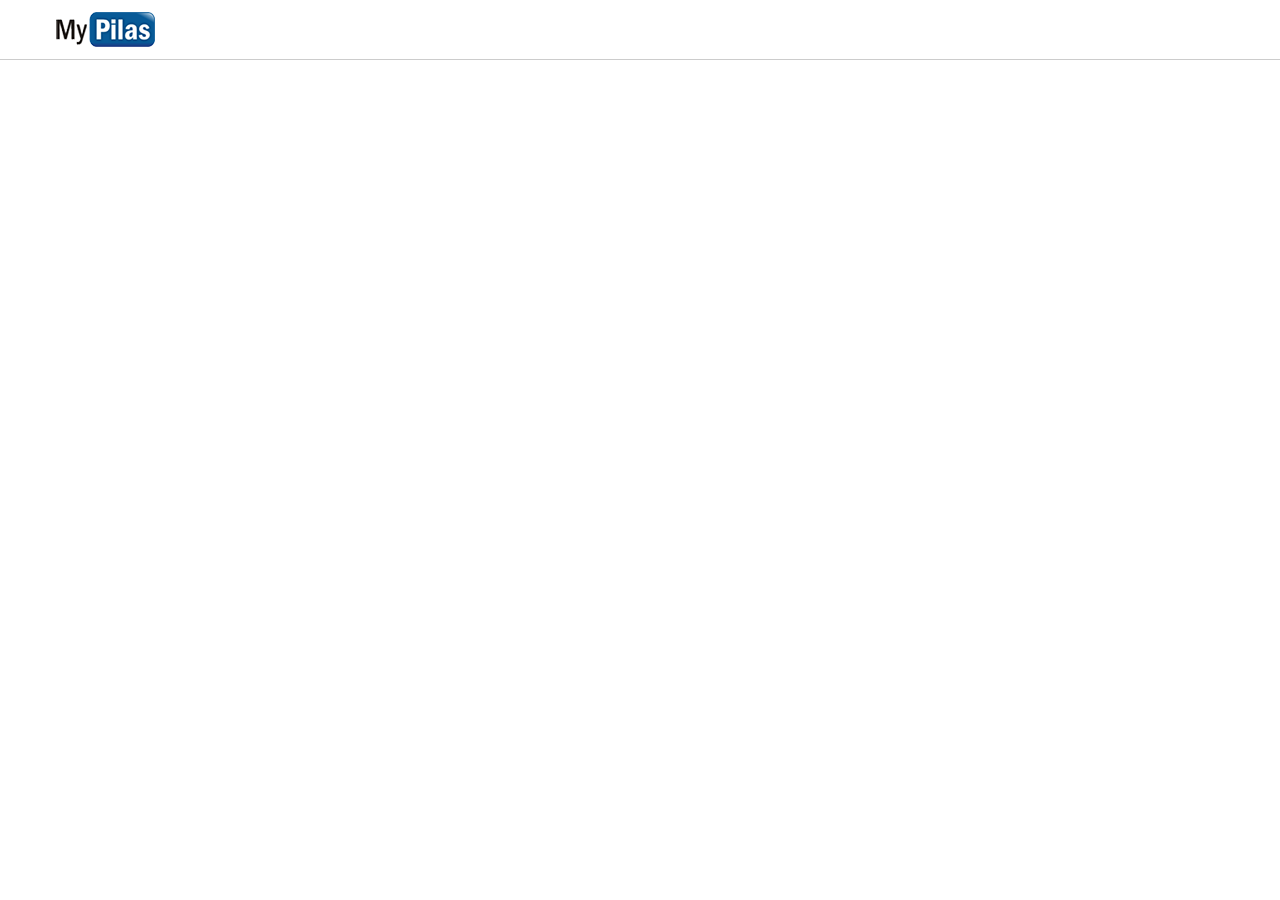
==== index.html @ 3b4885bd "Cabecalho da página" ====
<!DOCTYPE html>
<html lang="en">
    <head>
        <title>MyPilas</title>
        <meta charset="UTF-8">
        <meta name="viewport" content="width=device-width, initial-scale=1">
        <link href="css/style.css" rel="stylesheet">
    </head>
    <body>
    
        <header>
            <div class="container">
                <img src="images/logo.png" width="100" heigh="35" alt="MyPilas">
            </div>
        </header>
        

    </body>
</html>
---- css/style.css ----
* {
    box-sizing: border-box;
}

body {
    margin: 0;
    font-family: Arial, Helvetica, sans-serif;
    font-size: 14px;
}

header {
    height: 60px;
    border-bottom: 1px solid #ccc;
}

header img {
    margin-top: 12px;

}

.container {
    width: 1200px;
    margin: 0 auto;
    padding-left: 15px;
    padding-right: 15px;
}
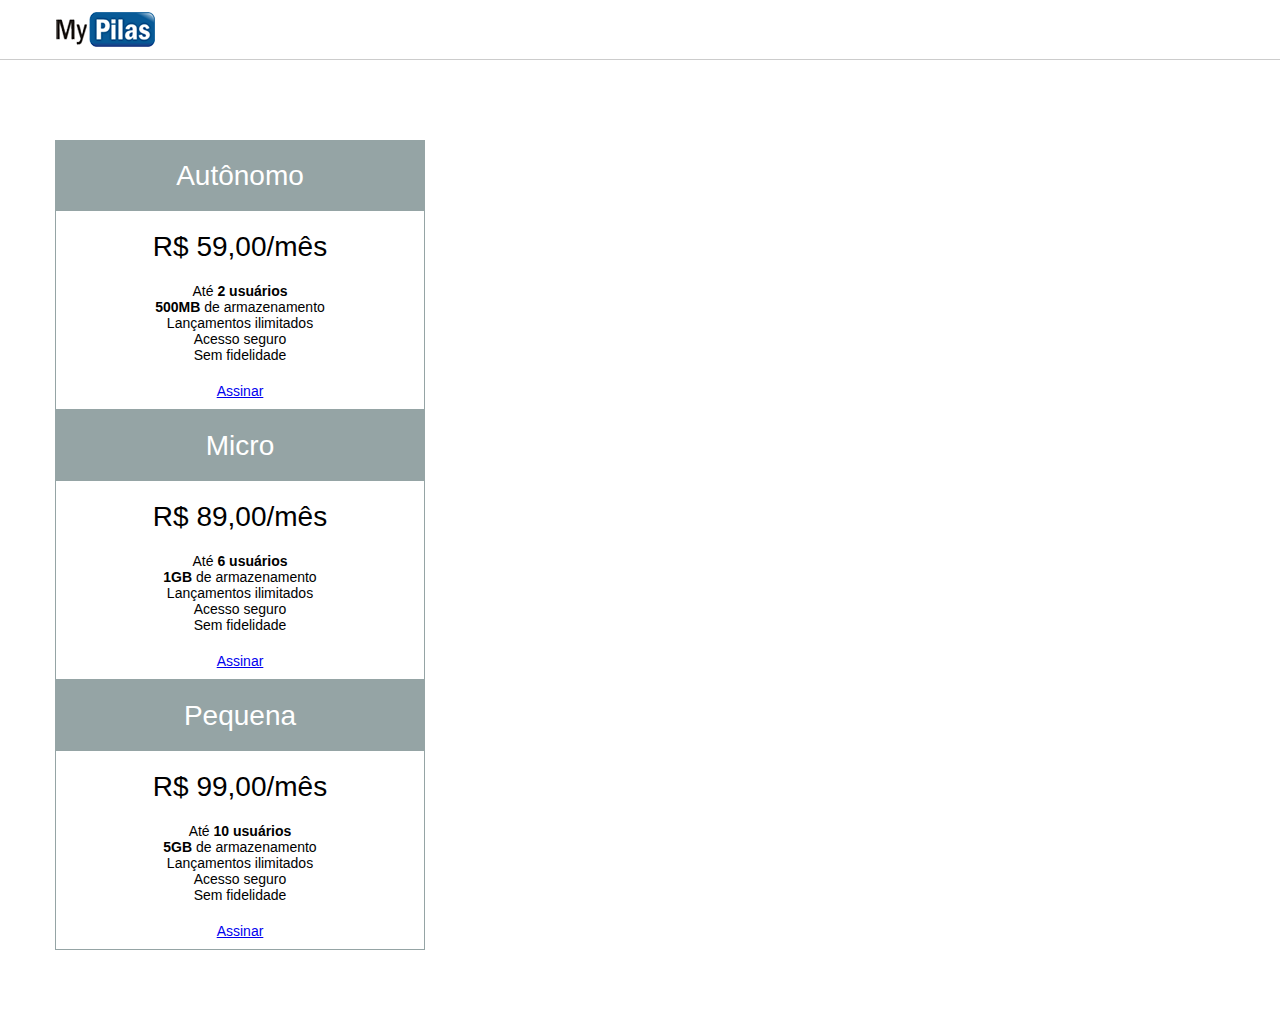
==== commit 639edf76: "Planos" ====
--- a/index.html
+++ b/index.html
@@ -1,19 +1,71 @@
 <!DOCTYPE html>
 <html lang="en">
-    <head>
-        <title>MyPilas</title>
-        <meta charset="UTF-8">
-        <meta name="viewport" content="width=device-width, initial-scale=1">
-        <link href="css/style.css" rel="stylesheet">
-    </head>
-    <body>
-    
-        <header>
-            <div class="container">
-                <img src="images/logo.png" width="100" heigh="35" alt="MyPilas">
-            </div>
-        </header>
-        
 
-    </body>
+<head>
+    <title>MyPilas</title>
+    <meta charset="UTF-8">
+    <meta name="viewport" content="width=device-width, initial-scale=1">
+    <link href="css/style.css" rel="stylesheet">
+</head>
+
+<body>
+
+    <header>
+        <div class="container">
+            <img src="images/logo.png" width="100" heigh="35" alt="MyPilas">
+        </div>
+    </header>
+
+    <div id="plans">
+        <div class="container">
+            <article>
+                <h2>Autônomo</h2>
+                <div>R$ 59,00/mês</div>
+                <ul>
+                    <li>Até <strong>2 usuários</strong></li>
+                    <li><strong>500MB</strong> de armazenamento</li>
+                    <li>Lançamentos ilimitados</li>
+                    <li>Acesso seguro</li>
+                    <li>Sem fidelidade</li>
+                </ul>
+                <footer>
+                    <a href="assine.html">Assinar</a>
+                </footer>
+            </article>
+
+            <article>
+                <h2>Micro</h2>
+                <div>R$ 89,00/mês</div>
+                <ul>
+                    <li>Até <strong>6 usuários</strong></li>
+                    <li><strong>1GB</strong> de armazenamento</li>
+                    <li>Lançamentos ilimitados</li>
+                    <li>Acesso seguro</li>
+                    <li>Sem fidelidade</li>
+                </ul>
+                <footer>
+                    <a href="assine.html">Assinar</a>
+                </footer>
+            </article>
+
+            <article>
+                <h2>Pequena</h2>
+                <div>R$ 99,00/mês</div>
+                <ul>
+                    <li>Até <strong>10 usuários</strong></li>
+                    <li><strong>5GB</strong> de armazenamento</li>
+                    <li>Lançamentos ilimitados</li>
+                    <li>Acesso seguro</li>
+                    <li>Sem fidelidade</li>
+                </ul>
+                <footer>
+                    <a href="assine.html">Assinar</a>
+                </footer>
+            </article>
+        </div>
+    </div>
+
+
+</body>
+
 </html>--- a/css/style.css
+++ b/css/style.css
@@ -23,4 +23,45 @@
     margin: 0 auto;
     padding-left: 15px;
     padding-right: 15px;
+}
+
+#plans {
+    padding: 80px 0;
+}
+
+article {
+    border:1px solid #95a4a5;
+    width: 370px;
+    padding: 10px;
+}
+
+article > h2 {
+    background-color: #95a4a5;
+    color: #fff;
+    text-align: center;
+    line-height: 2.5;
+    margin: -10px;
+    margin-bottom: 0;
+    font-weight: normal;
+    font-size: 28px;
+}
+
+article > div {
+    text-align: center;
+    font-size: 28px;
+    margin: 20px 0;
+}
+
+article > ul {
+    list-style: none;
+    padding: 0;
+    margin: 20px 0;
+}
+
+article > ul > li {
+    text-align: center;
+}
+
+article > footer {
+    text-align: center;
 }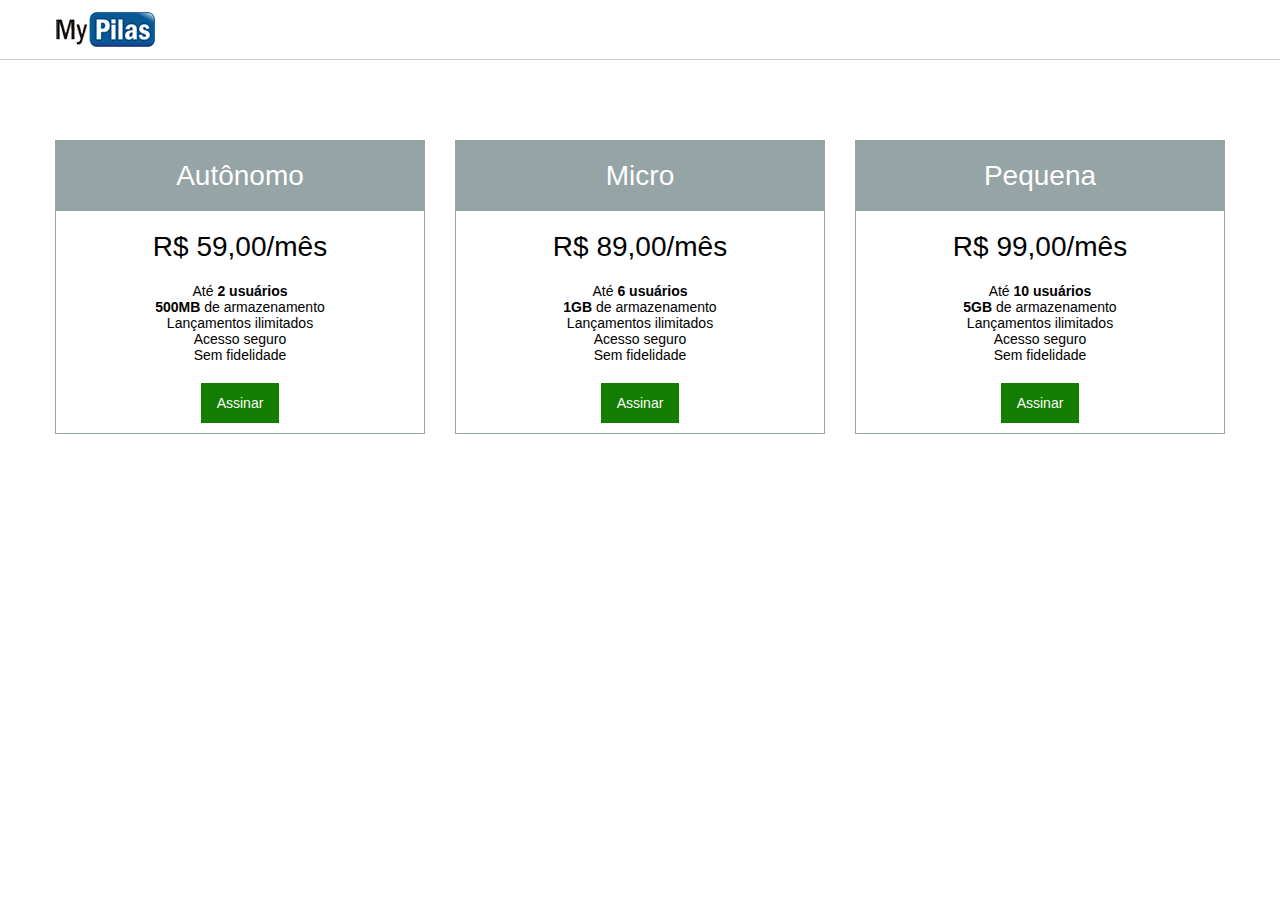
==== commit 2c433730: "Flutuação dos planos e botão assinar" ====
--- a/index.html
+++ b/index.html
@@ -29,7 +29,7 @@
                     <li>Sem fidelidade</li>
                 </ul>
                 <footer>
-                    <a href="assine.html">Assinar</a>
+                    <a href="assine.html" class="button">Assinar</a>
                 </footer>
             </article>
 
@@ -44,7 +44,7 @@
                     <li>Sem fidelidade</li>
                 </ul>
                 <footer>
-                    <a href="assine.html">Assinar</a>
+                    <a href="assine.html" class="button">Assinar</a>
                 </footer>
             </article>
 
@@ -59,7 +59,7 @@
                     <li>Sem fidelidade</li>
                 </ul>
                 <footer>
-                    <a href="assine.html">Assinar</a>
+                    <a href="assine.html" class="button">Assinar</a>
                 </footer>
             </article>
         </div>
--- a/css/style.css
+++ b/css/style.css
@@ -29,10 +29,22 @@
     padding: 80px 0;
 }
 
+#plans::after {
+    content: "";
+    display: block;
+    clear: both;
+}
+
 article {
     border:1px solid #95a4a5;
     width: 370px;
     padding: 10px;
+    float: left;
+    margin-right: 30px;
+}
+
+article:last-of-type {
+    margin-right: 0;
 }
 
 article > h2 {
@@ -64,4 +76,17 @@
 
 article > footer {
     text-align: center;
+}
+
+.button {
+    display: inline-block;
+    background-color: #127d00;
+    color: #fff;
+    padding: 12px 16px;
+    text-decoration: none;
+}
+
+.button:hover, .button:focus {
+    background-color:#0e6400 ;
+
 }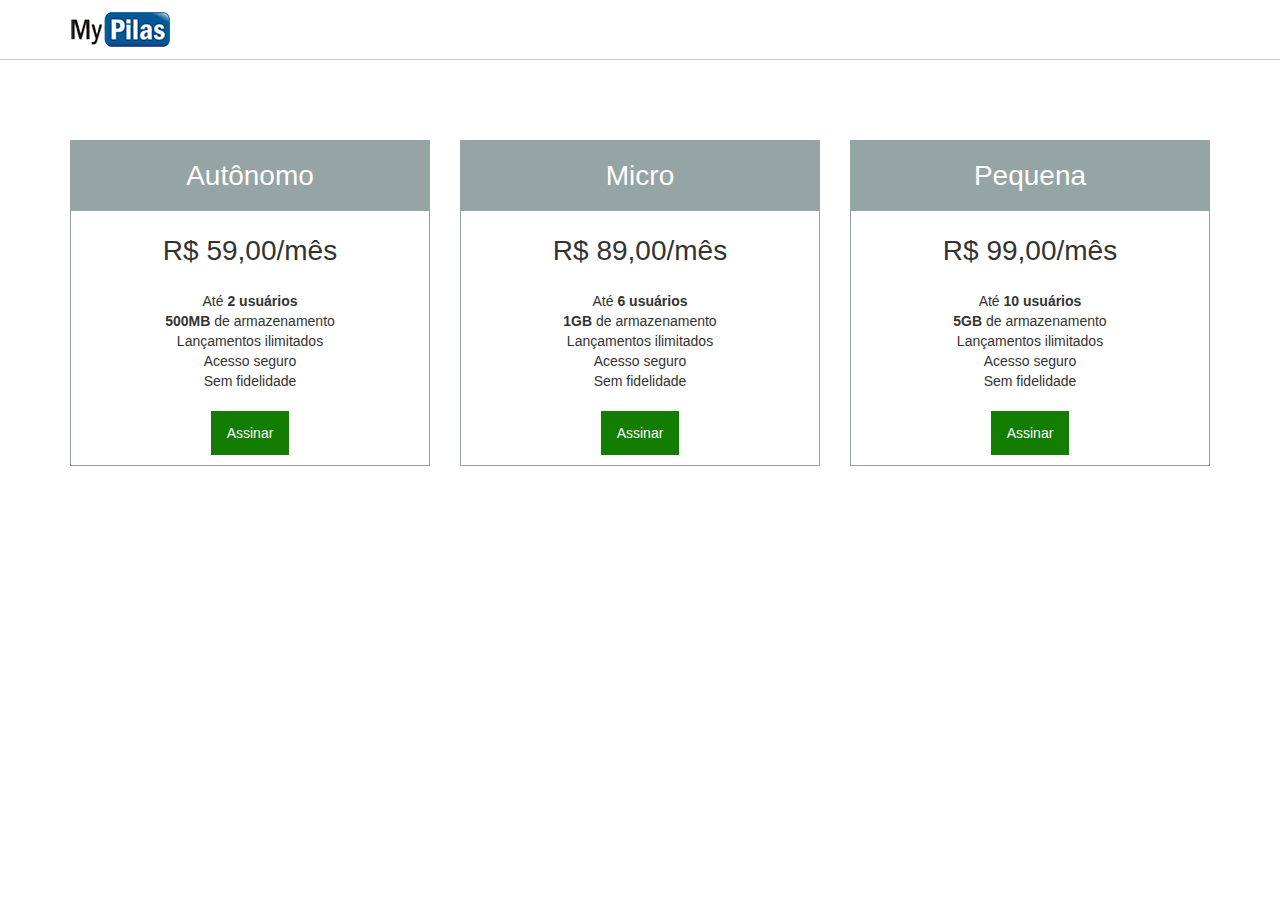
==== commit a77a056f: "Inserindo sistema de GRID do Bootstrap" ====
--- a/index.html
+++ b/index.html
@@ -1,10 +1,11 @@
 <!DOCTYPE html>
-<html lang="en">
+<html lang="pt-BR">
 
 <head>
     <title>MyPilas</title>
     <meta charset="UTF-8">
     <meta name="viewport" content="width=device-width, initial-scale=1">
+    <link href="vendors/css/bootstrap-grid.min.css" rel="stylesheet">
     <link href="css/style.css" rel="stylesheet">
 </head>
 
@@ -18,53 +19,63 @@
 
     <div id="plans">
         <div class="container">
-            <article>
-                <h2>Autônomo</h2>
-                <div>R$ 59,00/mês</div>
-                <ul>
-                    <li>Até <strong>2 usuários</strong></li>
-                    <li><strong>500MB</strong> de armazenamento</li>
-                    <li>Lançamentos ilimitados</li>
-                    <li>Acesso seguro</li>
-                    <li>Sem fidelidade</li>
-                </ul>
-                <footer>
-                    <a href="assine.html" class="button">Assinar</a>
-                </footer>
-            </article>
+            <div class="row">
 
-            <article>
-                <h2>Micro</h2>
-                <div>R$ 89,00/mês</div>
-                <ul>
-                    <li>Até <strong>6 usuários</strong></li>
-                    <li><strong>1GB</strong> de armazenamento</li>
-                    <li>Lançamentos ilimitados</li>
-                    <li>Acesso seguro</li>
-                    <li>Sem fidelidade</li>
-                </ul>
-                <footer>
-                    <a href="assine.html" class="button">Assinar</a>
-                </footer>
-            </article>
+                <div class="col-sm-4">
+                    <article>
+                        <h2>Autônomo</h2>
+                        <div>R$ 59,00/mês</div>
+                        <ul>
+                            <li>Até <strong>2 usuários</strong></li>
+                            <li><strong>500MB</strong> de armazenamento</li>
+                            <li>Lançamentos ilimitados</li>
+                            <li>Acesso seguro</li>
+                            <li>Sem fidelidade</li>
+                        </ul>
+                        <footer>
+                            <a href="assine.html" class="button">Assinar</a>
+                        </footer>
+                    </article>
+                </div>
 
-            <article>
-                <h2>Pequena</h2>
-                <div>R$ 99,00/mês</div>
-                <ul>
-                    <li>Até <strong>10 usuários</strong></li>
-                    <li><strong>5GB</strong> de armazenamento</li>
-                    <li>Lançamentos ilimitados</li>
-                    <li>Acesso seguro</li>
-                    <li>Sem fidelidade</li>
-                </ul>
-                <footer>
-                    <a href="assine.html" class="button">Assinar</a>
-                </footer>
-            </article>
+                <div class="col-sm-4">
+                    <article>
+                        <h2>Micro</h2>
+                        <div>R$ 89,00/mês</div>
+                        <ul>
+                            <li>Até <strong>6 usuários</strong></li>
+                            <li><strong>1GB</strong> de armazenamento</li>
+                            <li>Lançamentos ilimitados</li>
+                            <li>Acesso seguro</li>
+                            <li>Sem fidelidade</li>
+                        </ul>
+                        <footer>
+                            <a href="assine.html" class="button">Assinar</a>
+                        </footer>
+                    </article>
+                </div>
+
+                <div class="col-sm-4">
+                    <article>
+                        <h2>Pequena</h2>
+                        <div>R$ 99,00/mês</div>
+                        <ul>
+                            <li>Até <strong>10 usuários</strong></li>
+                            <li><strong>5GB</strong> de armazenamento</li>
+                            <li>Lançamentos ilimitados</li>
+                            <li>Acesso seguro</li>
+                            <li>Sem fidelidade</li>
+                        </ul>
+                        <footer>
+                            <a href="assine.html" class="button">Assinar</a>
+                        </footer>
+                    </article>
+                </div>
+
+            </div>
+
         </div>
     </div>
-
 
 </body>
 
--- a/css/style.css
+++ b/css/style.css
@@ -18,13 +18,6 @@
 
 }
 
-.container {
-    width: 1200px;
-    margin: 0 auto;
-    padding-left: 15px;
-    padding-right: 15px;
-}
-
 #plans {
     padding: 80px 0;
 }
@@ -36,11 +29,8 @@
 }
 
 article {
+    padding: 10px;
     border:1px solid #95a4a5;
-    width: 370px;
-    padding: 10px;
-    float: left;
-    margin-right: 30px;
 }
 
 article:last-of-type {
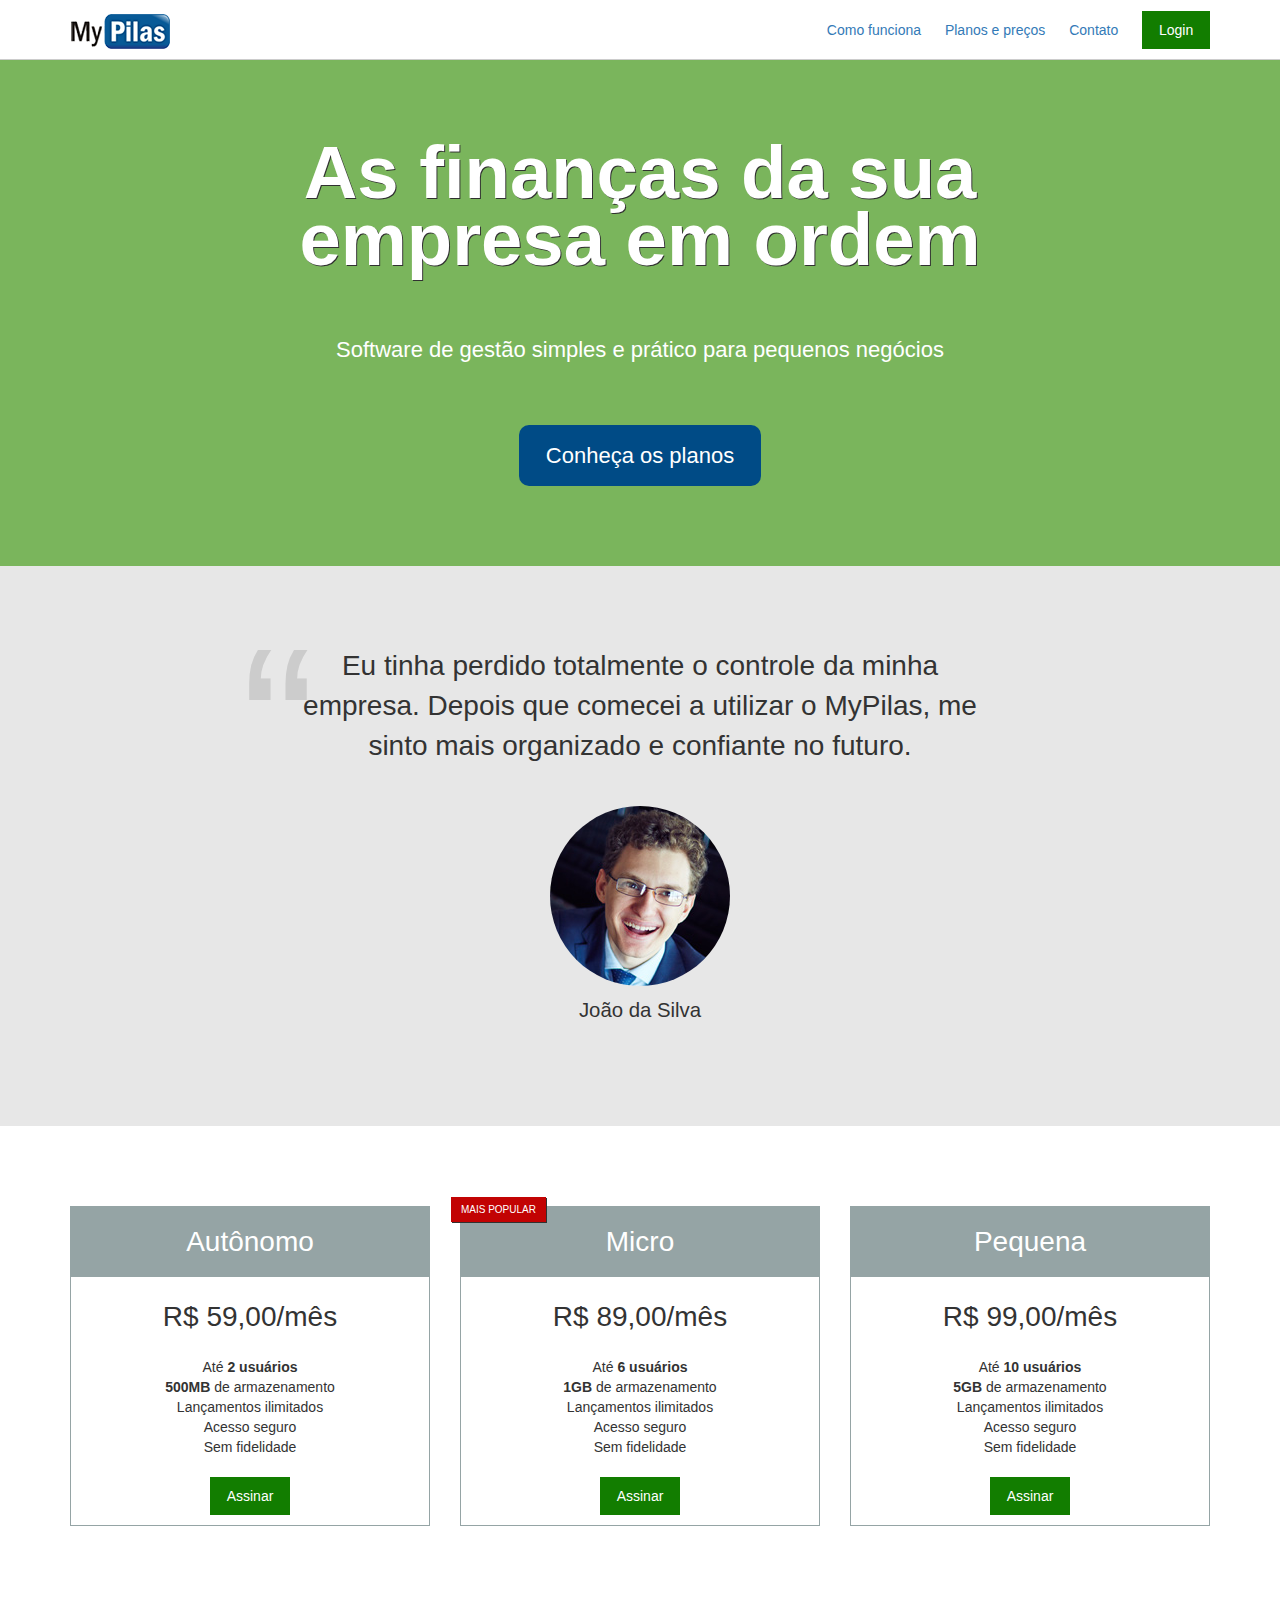
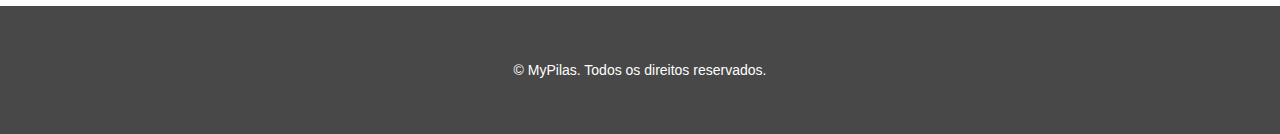
==== commit a6e55350: "Criação da página de assinatura, criação do menu mobile e desktop, criação do depoimento e finalizaç" ====
--- a/index.html
+++ b/index.html
@@ -6,77 +6,141 @@
     <meta charset="UTF-8">
     <meta name="viewport" content="width=device-width, initial-scale=1">
     <link href="vendors/css/bootstrap-grid.min.css" rel="stylesheet">
-    <link href="css/style.css" rel="stylesheet">
+    <link href="css/base.css" rel="stylesheet">
+    <link href="css/layout.css" rel="stylesheet">
+    <link href="css/components.css" rel="stylesheet">
 </head>
 
 <body>
 
-    <header>
+    <header class="layout-header layout-header--home">
         <div class="container">
-            <img src="images/logo.png" width="100" heigh="35" alt="MyPilas">
+            
+            <nav class="navbar">
+                <img src="images/logo.png" width="100" heigh="35" alt="MyPilas">
+
+                <div class="navbar__menu">
+                    <button class="hamburger-button js-hamburger-button"></button>
+
+                    <ul class="menu js-menu">
+                        <li class="menu__item">
+                            <a href="#">Como funciona</a>
+                        </li>
+                        <li class="menu__item">
+                            <a href="#plans">Planos e preços</a>
+                        </li>
+                        <li class="menu__item">
+                            <a href="#">Contato</a>
+                        </li>
+                        <li class="menu__item menu__item--button">
+                            <a href="#" class="button button--login">Login</a>
+                        </li>
+                    </ul>
+                </div>
+            </nav>
+
         </div>
     </header>
 
-    <div id="plans">
+    <section class="layout-introduction">
+        <div class="container">
+
+            <div class="introduction">
+                <h1 class="introduction__title">As finanças da sua empresa em ordem</h1>
+                <p class="introduction__subtitle">Software de gestão simples e prático para pequenos negócios</p>
+                <div class="introduction__action">
+                    <a href="#plans" class="button button--primary">Conheça os planos</a>
+                </div>
+            </div>
+
+        </div>
+    </section>
+
+    <div class="layout-feedback">
+        <div class="container">
+
+            <div class="feedback">
+                 <blockquote cite="">
+                     Eu tinha perdido totalmente o controle da minha empresa.
+                     Depois que comecei a utilizar o MyPilas, me sinto mais organizado e confiante no futuro.
+                 </blockquote>
+
+                 <div class="feedback__author">
+                     <img src="images/joao-da-silva.jpg" width="180" height="180" alt="João da Silva">
+                     <p>João da Silva</p>
+                 </div>
+            </div>
+
+        </div>
+    </div>
+
+    <div id=˜plans˜ class="layout-plans">
         <div class="container">
             <div class="row">
 
                 <div class="col-sm-4">
-                    <article>
-                        <h2>Autônomo</h2>
-                        <div>R$ 59,00/mês</div>
-                        <ul>
+                    <article class="plan">
+                        <h2 class="plan__title">Autônomo</h2>
+                        <div class="plan__price">R$ 59,00/mês</div>
+                        <ul class="plan__details">
                             <li>Até <strong>2 usuários</strong></li>
                             <li><strong>500MB</strong> de armazenamento</li>
                             <li>Lançamentos ilimitados</li>
                             <li>Acesso seguro</li>
                             <li>Sem fidelidade</li>
                         </ul>
-                        <footer>
-                            <a href="assine.html" class="button">Assinar</a>
+                        <footer class="plan__footer">
+                            <a href="sign.html" class="button button--sign">Assinar</a>
                         </footer>
                     </article>
                 </div>
 
                 <div class="col-sm-4">
-                    <article>
-                        <h2>Micro</h2>
-                        <div>R$ 89,00/mês</div>
-                        <ul>
+                    <article class="plan plan--most-popular">
+                        <h2 class="plan__title">Micro</h2>
+                        <div class="plan__price">R$ 89,00/mês</div>
+                        <ul class="plan__details">
                             <li>Até <strong>6 usuários</strong></li>
                             <li><strong>1GB</strong> de armazenamento</li>
                             <li>Lançamentos ilimitados</li>
                             <li>Acesso seguro</li>
                             <li>Sem fidelidade</li>
                         </ul>
-                        <footer>
-                            <a href="assine.html" class="button">Assinar</a>
+                        <footer class="plan__footer">
+                            <a href="sign.html" class="button button--sign">Assinar</a>
                         </footer>
                     </article>
                 </div>
 
-                <div class="col-sm-4">
-                    <article>
-                        <h2>Pequena</h2>
-                        <div>R$ 99,00/mês</div>
-                        <ul>
+                <div class="col-sm-4 last-col">
+                    <article class="plan">
+                        <h2 class="plan__title">Pequena</h2>
+                        <div class="plan__price">R$ 99,00/mês</div>
+                        <ul class="plan__details">
                             <li>Até <strong>10 usuários</strong></li>
                             <li><strong>5GB</strong> de armazenamento</li>
                             <li>Lançamentos ilimitados</li>
                             <li>Acesso seguro</li>
                             <li>Sem fidelidade</li>
                         </ul>
-                        <footer>
-                            <a href="assine.html" class="button">Assinar</a>
+                        <footer class="plan__footer">
+                            <a href="sign.html" class="button button--sign">Assinar</a>
                         </footer>
                     </article>
                 </div>
 
             </div>
-
         </div>
     </div>
 
+    <footer class="layout-footer">
+        <div class="container">
+
+            <p>&copy; MyPilas. Todos os direitos reservados.</p>
+
+        </div>
+    </footer>
+
+    <script src="javascript/app.js"></script>
 </body>
-
 </html>--- a/css/base.css
+++ b/css/base.css
@@ -0,0 +1,10 @@
+html {
+    font-size: 62.5%;
+}
+
+body {
+    margin: 0;
+
+    font-family: Arial, Helvetica, sans-serif;
+    font-size: 1.4rem;
+}--- a/css/layout.css
+++ b/css/layout.css
@@ -0,0 +1,53 @@
+.layout-header {
+    height: 60px;
+    line-height: 60px;
+    border-bottom: 1px solid #ccc;
+
+    background-color: #fff;
+}
+
+.layout-header--home {
+    position: fixed;
+    left: 0;
+    right: 0;
+    top: 0;
+    z-index: 9999;
+}
+
+.layout-plans {
+    padding: 80px 0;
+}
+
+@media (max-width:749px) {
+    .layout-plans .row > div:not(.last-col) {
+        margin-bottom: 40px;
+    }
+}
+
+.layout-introduction {
+    padding: 80px 0;
+    margin-top: 60px;
+
+    background-color: #7ab55c;
+}
+
+.layout-feedback {
+    padding: 80px 0;
+
+    background-color: #e7e7e7;
+}
+
+.layout-footer {
+    padding: 40px 0;
+
+    background-color: #484848;
+
+    text-align: center;
+    color:#fff;
+}
+
+.layout-sign {
+    padding: 40px 0;
+}
+
+
--- a/css/components.css
+++ b/css/components.css
@@ -0,0 +1,355 @@
+/*-------------------------------*\
+                PLAN
+\*-------------------------------*/
+
+.plan {
+    position: relative;
+
+    padding: 10px;
+    border:1px solid #95a4a5;
+
+    font-size: 1.4rem;
+}
+
+.plan--most-popular::after {
+    position: absolute;
+    top:-10px;
+    left: -10px;
+
+    padding: 0 10px;
+    box-shadow: 1px 1px #313131;
+
+    background-color: #c20303;
+    color: #fff;
+
+    font-size: 0.7142em;
+    line-height: 2.5;
+
+    content: "MAIS POPULAR";
+}
+
+.plan__title {
+    margin: -10px;
+    margin-bottom: 0;
+
+    background-color: #95a4a5;
+    color: #fff;
+
+    text-align: center;
+    line-height: 2.5;
+    font-weight: normal;
+    font-size: 2em;
+}
+
+.plan__price {
+    margin: 20px 0;
+
+    text-align: center;
+    font-size: 2em;
+}
+
+.plan__details {
+    padding: 0;
+    margin: 20px 0;
+
+    font-size: 1em;
+
+    list-style: none;
+}
+
+.plan__details > li {
+    text-align: center;
+    font-size: 1em;
+}
+
+.plan__footer {
+    text-align: center;
+    font-size: 1em;
+}
+
+/*-------------------------------*\
+               BUTTON
+\*-------------------------------*/
+
+.button {
+    display: inline-block;
+    padding: 0.8em 1.2em;
+    border:none;
+
+    background-color: #bbb;
+    color: #fff;
+    
+    text-decoration: none;
+    line-height: normal;
+}
+
+.button:hover, .button:focus {
+    background-color:#aaa ;
+    color:#fff;
+     
+    text-decoration: none;
+}
+
+.button--sign {
+    background-color: #127d00;
+}
+
+.button--sign:hover, .button--sign:focus {
+    background-color: #0e6400;
+}
+
+.button--login {
+    background-color: #127d00;
+}
+
+.button--login:hover, .button--login:focus {
+    background-color: #0e6400;
+}
+
+.button--primary {
+    border-radius: 10px;
+
+    background-color: #004b86;
+}
+
+.button--primary:hover, .button--primary:focus {
+    background-color: #003b6a;
+}
+
+/*-------------------------------*\
+            INTRODUCTION
+\*-------------------------------*/
+
+.introduction {
+    font-size: 1.6rem;
+    text-align: center;
+}
+
+.introduction__title {
+    margin: 0;
+
+    color:#fff;
+
+    font-size: 3.375em;
+    line-height: 0.9;
+    text-shadow: 1px 1px #313131;
+}
+
+.introduction__subtitle {
+    margin: 60px 0;
+
+    color:#fff;
+
+    font-size: 1em;
+}
+
+.introduction__action {
+    font-size: 1em;
+}
+
+@media (min-width: 992px) {
+    .introduction {
+        padding-left: 10%;
+        padding-right: 10%;
+
+        font-size: 2.2rem;
+    }
+}
+
+/*-------------------------------*\
+            FEEDBACK
+\*-------------------------------*/
+
+.feedback {
+    font-size: 2.2rem;
+}
+
+@media (min-width:992px){
+    .feedback {
+        padding-left: 15%;
+        padding-right: 15%;
+
+        font-size: 2.8rem;
+
+    }
+}
+
+.feedback > blockquote {
+    position: relative;
+
+    margin: 0;
+    padding: 0 60px;
+
+    text-align: center;
+    font-size: 1em;
+}
+
+.feedback > blockquote::before {
+    position: absolute;
+    left: 0;
+    top: -0.3522em;
+
+    color: #ccc;
+
+    font-size: 8em;
+
+    content: "\201C";
+}
+
+.feedback__author {
+    margin-top: 40px;
+
+    text-align: center;
+    font-size: 0.7272em;
+}
+
+.feedback__author > img {
+    border-radius: 50%;
+}
+
+.feedback__author > p {
+    margin-top: 10px;
+}
+
+/*-------------------------------*\
+            NAVBAR
+\*-------------------------------*/
+
+.navbar {
+
+}
+
+.navbar--sign {
+    text-align: center;
+}
+
+.navbar__menu {
+    float: right;
+}
+
+/*-------------------------------*\
+        HAMBURGER-BUTTON
+\*-------------------------------*/
+
+.hamburger-button {
+    width: 24px;
+    height: 24px;
+    border: 0;
+
+    background: none;
+    background-image: url("../images/hamburger-button.png");
+
+    outline: none;
+}
+
+@media (min-width: 992px) {
+    .hamburger-button {
+        display: none;
+    }
+}
+
+/*-------------------------------*\
+                MENU
+\*-------------------------------*/
+
+.menu {
+    margin: 0;
+
+    font-size: 1.4rem;
+
+    list-style: none;
+}
+
+@media(max-width:991px) {
+    .menu {
+        position: fixed;
+        top:0;
+        left:0;
+        bottom:0;
+        padding: 20px;
+        display: none;
+
+        width: 200px;
+        margin: 0;
+        border-right: 1px solid #eee;
+
+        background-color: #fbfbfb;
+
+        font-size: 1.4rem;
+
+        list-style: none;
+    }
+
+    .menu--is-showing {
+        display: block;
+    }
+
+    .menu__item {
+        line-height: 3;
+    }
+
+    .menu__item--button {
+        margin-top: 20px;
+    }
+}
+
+@media(min-width:992px) {
+    .menu__item {
+        display:inline-block;
+        padding-right: 20px;
+
+    }
+  
+    .menu__item:last-of-type {
+        padding-right: 0;
+    }  
+}
+
+/*-------------------------------*\
+            FORM-TITLE
+\*-------------------------------*/
+
+.form-title {
+    margin: 0;
+    margin-bottom: 40px;
+
+    border-bottom: 1px solid #ccc;
+
+    font-size: 2.6rem;
+    font-weight: normal;
+    color:#004b86;
+}
+
+/*-------------------------------*\
+            FORM-GROUP
+\*-------------------------------*/
+
+.form-group {
+    margin-bottom: 15px;
+}
+
+.form-group > label{
+    display: block;
+
+    font-weight: bold;
+}
+
+/*-------------------------------*\
+            FIELD
+\*-------------------------------*/
+
+.field {
+    display: block;
+    width: 100%;
+    height: 2.8em;
+
+    padding: 5px;
+    border: 1px solid #ccc;
+    border-radius: 5px;
+
+    background-color: #fff;
+
+    font-size: 1.4em;
+
+}
+
